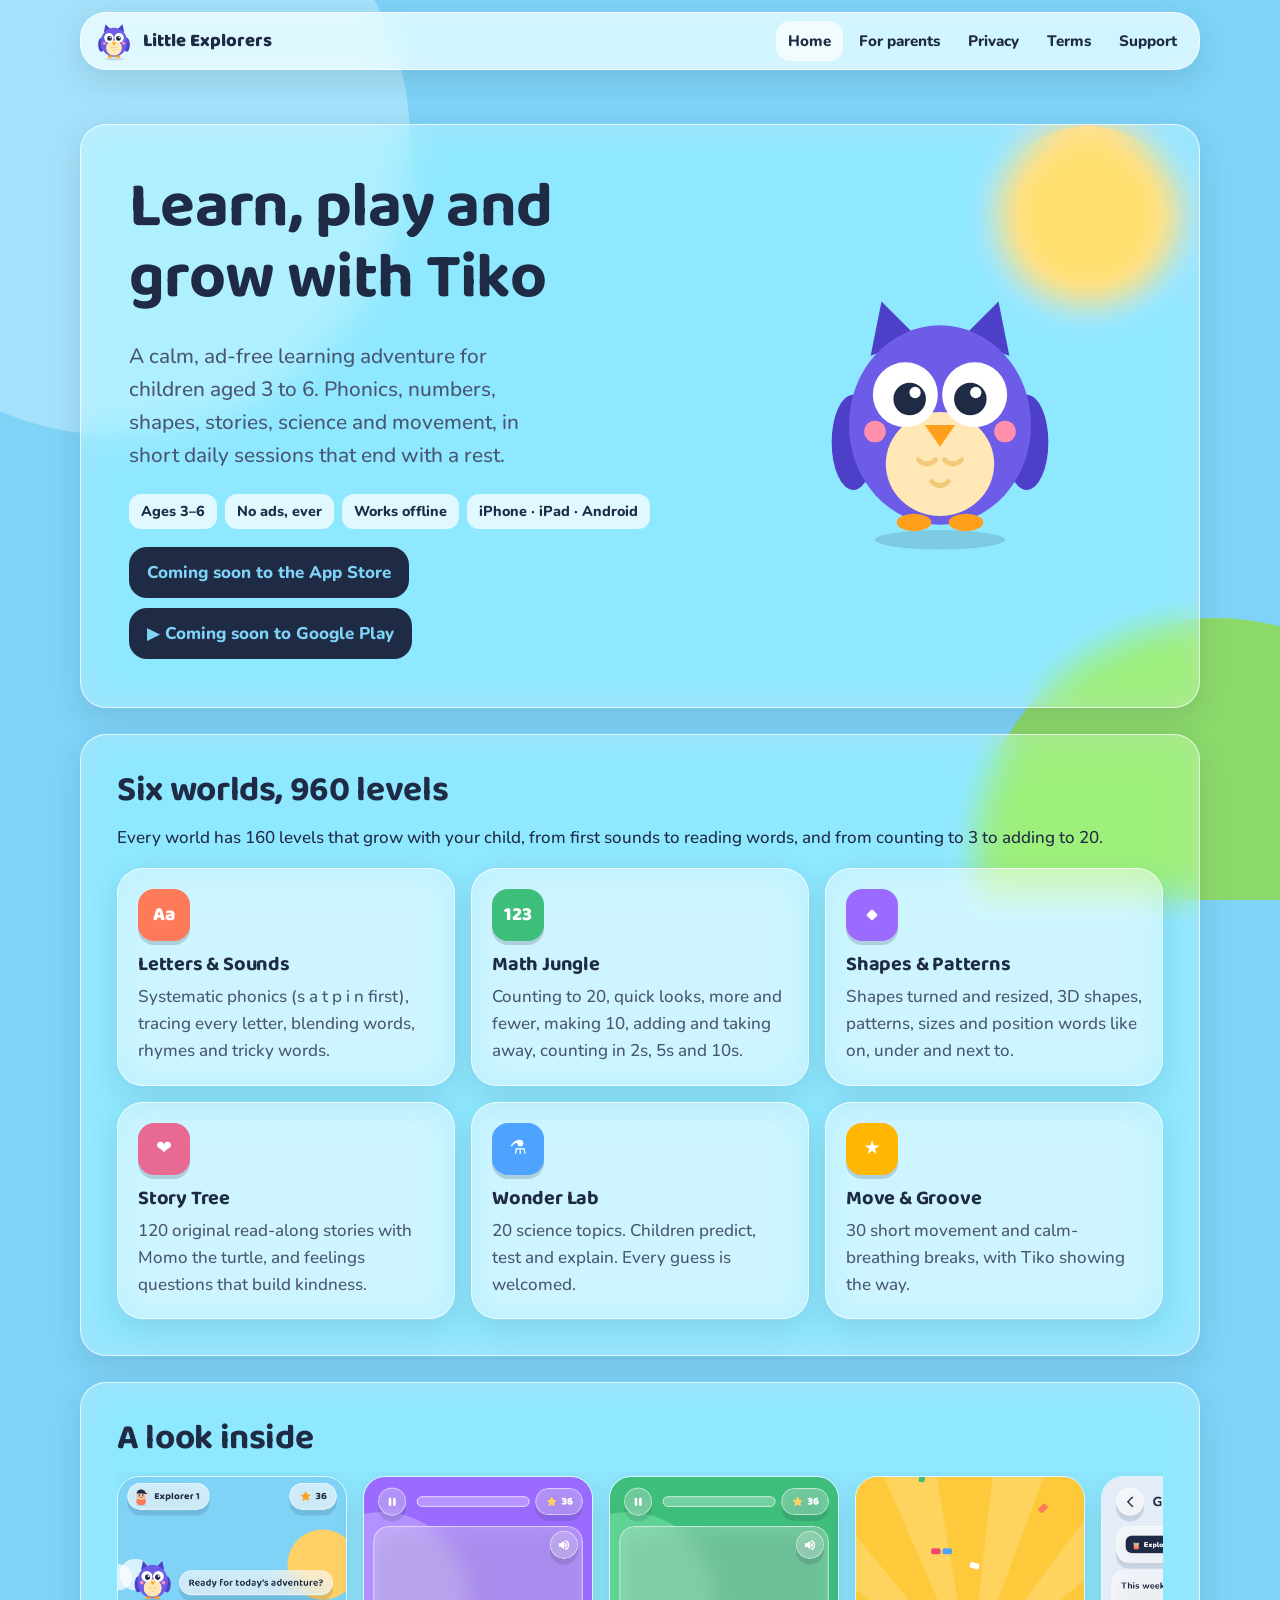
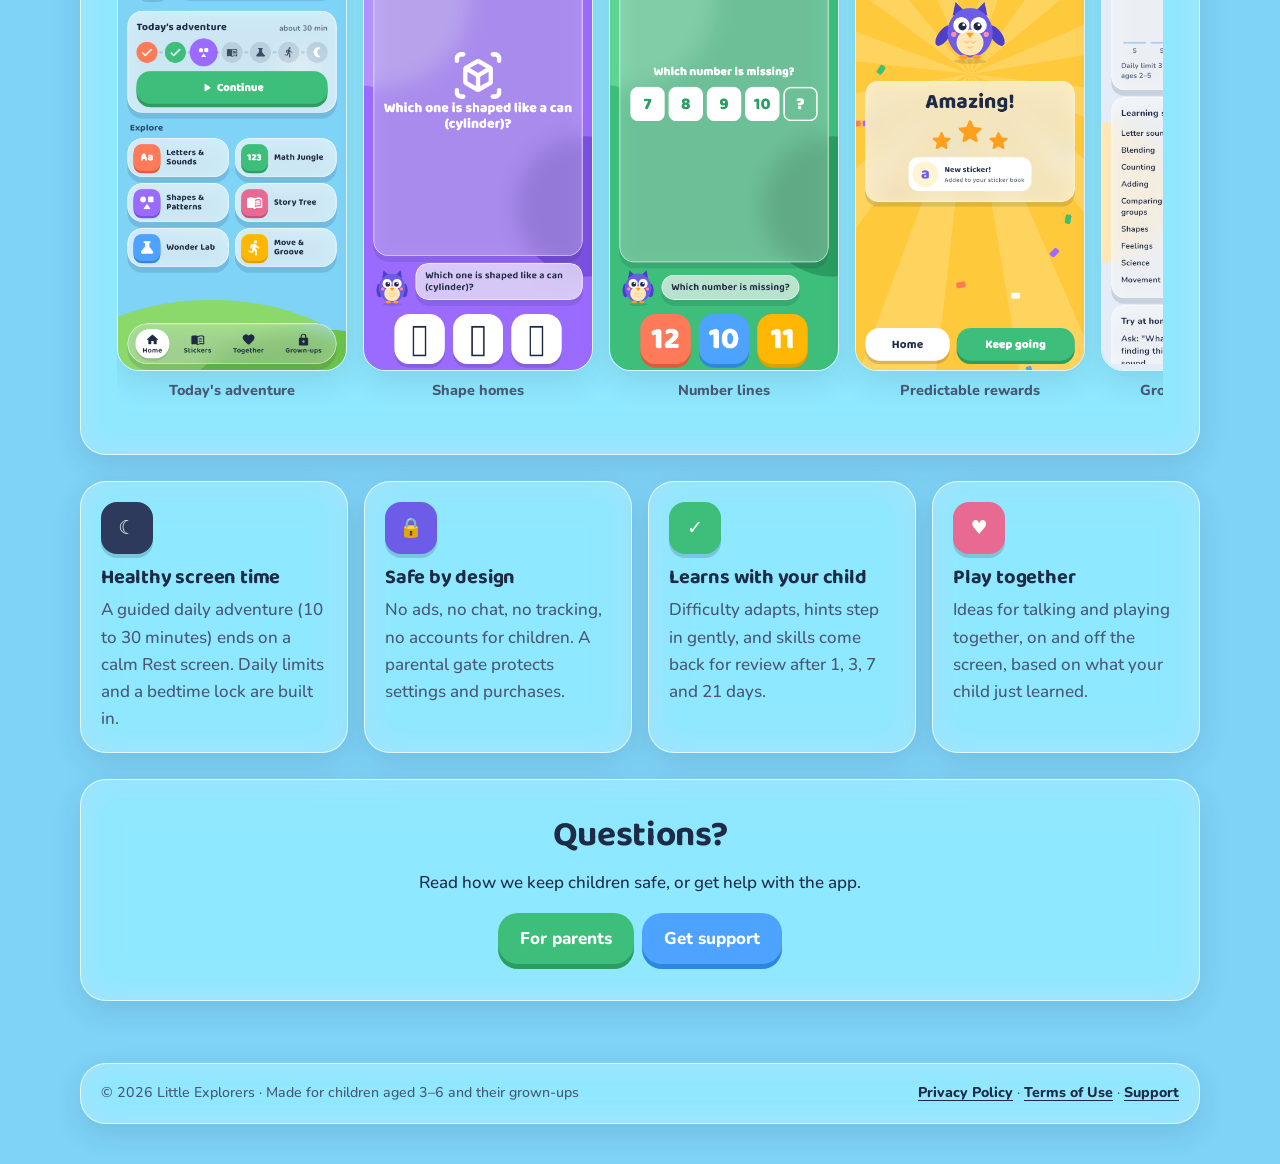
==== website/index.html @ c50fab4c "Instant feedback banner, Apple privacy manifest, Dynamic Type, subscription terms, info website Co-A" ====
<!doctype html>
<html lang="en">
<head>
<meta charset="utf-8">
<meta name="viewport" content="width=device-width,initial-scale=1,viewport-fit=cover">
<title>Little Explorers: learning app for ages 3–6</title>
<meta name="description" content="A calm, ad-free learning adventure for children aged 3 to 6.">
<meta name="theme-color" content="#7ED3F7" media="(prefers-color-scheme: light)">
<meta name="theme-color" content="#2E3A5C" media="(prefers-color-scheme: dark)">
<meta property="og:title" content="Little Explorers: learning app for ages 3–6"><meta property="og:description" content="A calm, ad-free learning adventure for children aged 3 to 6.">
<meta property="og:image" content="assets/icon.png">
<link rel="icon" href="assets/icon.png">
<link rel="apple-touch-icon" href="assets/icon.png">
<link rel="preconnect" href="https://fonts.googleapis.com"><link rel="preconnect" href="https://fonts.gstatic.com" crossorigin>
<link href="https://fonts.googleapis.com/css2?family=Baloo+2:wght@700;800&family=Nunito:wght@500;700;800&display=swap" rel="stylesheet">
<link rel="stylesheet" href="assets/site.css">
</head>
<body>
<a class="skip" href="#main">Skip to content</a>
<div class="blobs" aria-hidden="true"><i></i><i></i><i></i></div>
<header class="top wrap">
  <div class="glass strong bar">
    <a class="brand" href=""><svg class="owl" viewBox="0 0 120 124" role="img" aria-label="Tiko the owl">
<ellipse cx="60" cy="119" rx="30" ry="4.5" fill="rgba(31,42,68,.15)"/>
<path d="M28 34L33 9L50 26Z" fill="#4E3FC9"/><path d="M92 34L87 9L70 26Z" fill="#4E3FC9"/>
<ellipse cx="20" cy="74" rx="10" ry="22" fill="#4E3FC9"/><ellipse cx="100" cy="74" rx="10" ry="22" fill="#4E3FC9"/>
<ellipse cx="60" cy="66" rx="42" ry="46" fill="#6C5CE7"/><ellipse cx="60" cy="84" rx="25" ry="24" fill="#FFE8B6"/>
<path d="M50 82q4 4 8 0M62 82q4 4 8 0M56 92q4 4 8 0" fill="none" stroke="#F2C879" stroke-width="2.2" stroke-linecap="round"/>
<g class="eyes"><circle cx="44" cy="52" r="15" fill="#fff"/><circle cx="76" cy="52" r="15" fill="#fff"/><circle cx="46" cy="54" r="7.5" fill="#1F2A44"/><circle cx="74" cy="54" r="7.5" fill="#1F2A44"/><circle cx="48.5" cy="51" r="2.6" fill="#fff"/><circle cx="76.5" cy="51" r="2.6" fill="#fff"/></g>
<path d="M53 66L67 66L60 76Z" fill="#FF9F1C"/><circle cx="30" cy="69" r="5" fill="#FF8FAB"/><circle cx="90" cy="69" r="5" fill="#FF8FAB"/>
<ellipse cx="48" cy="111" rx="8" ry="4" fill="#FF9F1C"/><ellipse cx="72" cy="111" rx="8" ry="4" fill="#FF9F1C"/></svg><span>Little Explorers</span></a>
    <nav aria-label="Main"><a href="" aria-current="page">Home</a><a href="parents/">For parents</a><a href="privacy/">Privacy</a><a href="terms/">Terms</a><a href="support/">Support</a></nav>
    <button class="menu" aria-expanded="false" aria-controls="sheet" aria-label="Menu" onclick="var s=document.getElementById('sheet');var o=s.classList.toggle('open');this.setAttribute('aria-expanded',o)">☰</button>
  </div>
  <div id="sheet" class="glass strong sheet"><a href="">Home</a><a href="parents/">For parents</a><a href="privacy/">Privacy</a><a href="terms/">Terms</a><a href="support/">Support</a></div>
</header>
<main id="main" class="wrap">
<section class="glass hero" aria-labelledby="h1">
  <div>
    <h1 id="h1">Learn, play and grow with Tiko</h1>
    <p class="lead">A calm, ad-free learning adventure for children aged 3 to 6. Phonics, numbers, shapes, stories, science and movement, in short daily sessions that end with a rest.</p>
    <div class="chips"><span class="chip">Ages 3–6</span><span class="chip">No ads, ever</span><span class="chip">Works offline</span><span class="chip">iPhone · iPad · Android</span></div>
    <div class="badges"><span class="badge">Coming soon to the App Store</span><span class="badge">▶ Coming soon to Google Play</span></div>
  </div>
  <div><svg class="owl" viewBox="0 0 120 124" role="img" aria-label="Tiko the owl">
<ellipse cx="60" cy="119" rx="30" ry="4.5" fill="rgba(31,42,68,.15)"/>
<path d="M28 34L33 9L50 26Z" fill="#4E3FC9"/><path d="M92 34L87 9L70 26Z" fill="#4E3FC9"/>
<ellipse cx="20" cy="74" rx="10" ry="22" fill="#4E3FC9"/><ellipse cx="100" cy="74" rx="10" ry="22" fill="#4E3FC9"/>
<ellipse cx="60" cy="66" rx="42" ry="46" fill="#6C5CE7"/><ellipse cx="60" cy="84" rx="25" ry="24" fill="#FFE8B6"/>
<path d="M50 82q4 4 8 0M62 82q4 4 8 0M56 92q4 4 8 0" fill="none" stroke="#F2C879" stroke-width="2.2" stroke-linecap="round"/>
<g class="eyes"><circle cx="44" cy="52" r="15" fill="#fff"/><circle cx="76" cy="52" r="15" fill="#fff"/><circle cx="46" cy="54" r="7.5" fill="#1F2A44"/><circle cx="74" cy="54" r="7.5" fill="#1F2A44"/><circle cx="48.5" cy="51" r="2.6" fill="#fff"/><circle cx="76.5" cy="51" r="2.6" fill="#fff"/></g>
<path d="M53 66L67 66L60 76Z" fill="#FF9F1C"/><circle cx="30" cy="69" r="5" fill="#FF8FAB"/><circle cx="90" cy="69" r="5" fill="#FF8FAB"/>
<ellipse cx="48" cy="111" rx="8" ry="4" fill="#FF9F1C"/><ellipse cx="72" cy="111" rx="8" ry="4" fill="#FF9F1C"/></svg></div>
</section>

<section aria-labelledby="worlds">
  <div class="glass section">
    <h2 id="worlds">Six worlds, 960 levels</h2>
    <p>Every world has 160 levels that grow with your child, from first sounds to reading words, and from counting to 3 to adding to 20.</p>
    <div class="grid">
      <div class="glass card"><div class="dot" style="background:#FF7A59">Aa</div><h3>Letters &amp; Sounds</h3><p>Systematic phonics (s a t p i n first), tracing every letter, blending words, rhymes and tricky words.</p></div>
      <div class="glass card"><div class="dot" style="background:#3DBE7A">123</div><h3>Math Jungle</h3><p>Counting to 20, quick looks, more and fewer, making 10, adding and taking away, counting in 2s, 5s and 10s.</p></div>
      <div class="glass card"><div class="dot" style="background:#9B6BFF">◆</div><h3>Shapes &amp; Patterns</h3><p>Shapes turned and resized, 3D shapes, patterns, sizes and position words like on, under and next to.</p></div>
      <div class="glass card"><div class="dot" style="background:#E86A92">❤</div><h3>Story Tree</h3><p>120 original read-along stories with Momo the turtle, and feelings questions that build kindness.</p></div>
      <div class="glass card"><div class="dot" style="background:#4DA3FF">⚗</div><h3>Wonder Lab</h3><p>20 science topics. Children predict, test and explain. Every guess is welcomed.</p></div>
      <div class="glass card"><div class="dot" style="background:#FFB703">★</div><h3>Move &amp; Groove</h3><p>30 short movement and calm-breathing breaks, with Tiko showing the way.</p></div>
    </div>
  </div>
</section>

<section aria-labelledby="look">
  <div class="glass section">
    <h2 id="look">A look inside</h2>
    <div class="shots">
      <figure><img src="assets/shot-home.png" alt="Home screen with today's adventure and six worlds" width="390" height="844" loading="lazy"><figcaption>Today's adventure</figcaption></figure>
      <figure><img src="assets/shot-add.png" alt="Shape homes game: put each shape in its home" width="390" height="844" loading="lazy"><figcaption>Shape homes</figcaption></figure>
      <figure><img src="assets/shot-order.png" alt="Number line game" width="390" height="844" loading="lazy"><figcaption>Number lines</figcaption></figure>
      <figure><img src="assets/shot-reward.png" alt="Reward screen with three stars and a sticker" width="390" height="844" loading="lazy"><figcaption>Predictable rewards</figcaption></figure>
      <figure><img src="assets/shot-parent.png" alt="Parent dashboard with weekly minutes and skills" width="390" height="844" loading="lazy"><figcaption>Grown-ups dashboard</figcaption></figure>
    </div>
  </div>
</section>

<section aria-labelledby="why">
  <div class="grid">
    <div class="glass card"><div class="dot" style="background:#2E3A5C">☾</div><h3>Healthy screen time</h3><p>A guided daily adventure (10 to 30 minutes) ends on a calm Rest screen. Daily limits and a bedtime lock are built in.</p></div>
    <div class="glass card"><div class="dot" style="background:#6C5CE7">🔒</div><h3>Safe by design</h3><p>No ads, no chat, no tracking, no accounts for children. A parental gate protects settings and purchases.</p></div>
    <div class="glass card"><div class="dot" style="background:#3DBE7A">✓</div><h3>Learns with your child</h3><p>Difficulty adapts, hints step in gently, and skills come back for review after 1, 3, 7 and 21 days.</p></div>
    <div class="glass card"><div class="dot" style="background:#E86A92">♥</div><h3>Play together</h3><p>Ideas for talking and playing together, on and off the screen, based on what your child just learned.</p></div>
  </div>
</section>

<section aria-labelledby="cta">
  <div class="glass section" style="text-align:center">
    <h2 id="cta">Questions?</h2>
    <p>Read how we keep children safe, or get help with the app.</p>
    <a class="btn" href="parents/">For parents</a>&nbsp; <a class="btn" href="support/" style="background:#4DA3FF;box-shadow:0 5px 0 #2F86E0">Get support</a>
  </div>
</section>

</main>
<footer class="wrap">
  <div class="glass bar">
    <small>© 2026 Little Explorers · Made for children aged 3–6 and their grown-ups</small>
    <small><a href="privacy/">Privacy Policy</a> · <a href="terms/">Terms of Use</a> · <a href="support/">Support</a></small>
  </div>
</footer>
</body>
</html>
---- website/assets/site.css ----
:root{
  --bg:#7ED3F7;--blob1:#A4E1FA;--blob2:#8BD96B;--blob3:#FFD166;
  --ink:#1F2A44;--muted:#4A5672;--glass:rgba(255,255,255,.34);--glass-strong:rgba(255,255,255,.72);
  --edge:rgba(255,255,255,.7);--shadow:0 10px 30px rgba(31,42,68,.12);--accent:#6C5CE7;--green:#3DBE7A;--green-d:#2A9D60;
  --r:26px;
}
@media (prefers-color-scheme:dark){
  :root{--bg:#2E3A5C;--blob1:#3B4A72;--blob2:#2A6B57;--blob3:#5A4BB8;--ink:#F2F5FB;--muted:#C3CBE0;
  --glass:rgba(255,255,255,.10);--glass-strong:rgba(30,38,62,.72);--edge:rgba(255,255,255,.22);--shadow:0 10px 30px rgba(0,0,0,.3);--accent:#B8AEFF}
}
*{box-sizing:border-box}
html{-webkit-text-size-adjust:100%}
body{margin:0;background:var(--bg);color:var(--ink);font:500 17px/1.6 "Nunito",system-ui,-apple-system,"Segoe UI",Roboto,sans-serif;min-height:100vh;overflow-x:hidden}
.blobs{position:fixed;inset:0;z-index:-1;pointer-events:none;overflow:hidden}
.blobs i{position:absolute;border-radius:50%;display:block}
.blobs i:nth-child(1){width:46vmax;height:46vmax;background:var(--blob1);left:-14vmax;top:-12vmax}
.blobs i:nth-child(2){width:38vmax;height:38vmax;background:var(--blob2);right:-14vmax;bottom:-16vmax}
.blobs i:nth-child(3){width:14vmax;height:14vmax;background:var(--blob3);right:8vmax;top:14vh}
h1,h2,h3{font-family:"Baloo 2","Nunito",system-ui,sans-serif;line-height:1.1;margin:0 0 .4em;letter-spacing:-.01em}
h1{font-size:clamp(2.2rem,6vw,4rem)}h2{font-size:clamp(1.5rem,3.2vw,2.2rem)}h3{font-size:1.25rem}
p{margin:0 0 1em}a{color:var(--accent);font-weight:800;text-underline-offset:3px}
.wrap{width:min(1120px,100% - 32px);margin:0 auto}
.glass{background:var(--glass);-webkit-backdrop-filter:blur(18px) saturate(160%);backdrop-filter:blur(18px) saturate(160%);
  border:1.5px solid var(--edge);border-radius:var(--r);box-shadow:var(--shadow)}
.glass.strong{background:var(--glass-strong)}
@supports not ((backdrop-filter:blur(1px)) or (-webkit-backdrop-filter:blur(1px))){.glass{background:var(--glass-strong)}}
header.top{position:sticky;top:12px;z-index:10;margin:12px auto 0}
header.top .bar{display:flex;align-items:center;gap:12px;padding:8px 10px 8px 14px}
.brand{display:flex;align-items:center;gap:10px;text-decoration:none;color:var(--ink);font:800 1.15rem "Baloo 2",system-ui;flex:none}
.brand .owl{width:38px;height:40px}
nav{margin-left:auto;display:flex;gap:4px;flex-wrap:wrap;justify-content:flex-end}
nav a{color:var(--ink);text-decoration:none;font-weight:800;font-size:.95rem;padding:8px 12px;border-radius:14px}
nav a[aria-current=page],nav a:hover{background:var(--glass-strong)}
.menu{display:none;margin-left:auto;align-items:center;justify-content:center;width:46px;height:46px;border-radius:50%;border:1.5px solid var(--edge);background:var(--glass-strong);color:var(--ink);font-size:1.2rem;cursor:pointer}
@media (max-width:720px){nav{display:none}.menu{display:inline-flex}}
.sheet{display:none;padding:8px;margin-top:8px}
.sheet a{display:block;padding:12px 14px;border-radius:14px;color:var(--ink);text-decoration:none;font-weight:800}
.sheet.open{display:block}
main{padding:28px 0 40px}
.hero{display:grid;grid-template-columns:1.15fr .85fr;gap:28px;align-items:center;padding:clamp(22px,4vw,48px)}
.hero .owl{width:min(260px,60vw);height:auto;display:block;margin:auto}
.hero p.lead{font-size:clamp(1.05rem,2vw,1.3rem);color:var(--muted);max-width:34ch}
@media (max-width:820px){.hero{grid-template-columns:1fr;text-align:center}.hero p.lead{margin-inline:auto}.badges{justify-content:center}}
.badges{display:flex;gap:10px;flex-wrap:wrap;margin-top:18px}
.badge{display:inline-flex;align-items:center;gap:10px;padding:12px 18px;border-radius:18px;background:var(--ink);color:var(--bg);font-weight:800;text-decoration:none}
.btn{display:inline-block;padding:12px 22px;border-radius:20px;background:var(--green);color:#fff;font-weight:800;text-decoration:none;box-shadow:0 5px 0 var(--green-d)}
.btn:active{transform:translateY(3px);box-shadow:0 2px 0 var(--green-d)}
.chips{display:flex;flex-wrap:wrap;gap:8px;margin-top:6px}
.chip{padding:6px 12px;border-radius:12px;background:var(--glass-strong);font-weight:800;font-size:.9rem}
section{margin-top:26px}
.section{padding:clamp(20px,3.5vw,36px)}
.grid{display:grid;gap:16px;grid-template-columns:repeat(auto-fit,minmax(min(100%,250px),1fr))}
.card{padding:20px}
.card .dot{width:52px;height:52px;border-radius:16px;display:grid;place-items:center;color:#fff;font:800 1.2rem "Baloo 2",system-ui;margin-bottom:12px;box-shadow:0 4px 0 rgba(31,42,68,.18)}
.card p{color:var(--muted);margin:0}
.shots{display:grid;grid-auto-flow:column;grid-auto-columns:min(230px,62vw);gap:16px;overflow-x:auto;padding:4px 4px 16px;scroll-snap-type:x mandatory}
.shots figure{margin:0;scroll-snap-align:start}
.shots img{width:100%;height:auto;border-radius:22px;border:1.5px solid var(--edge);display:block;box-shadow:var(--shadow)}
.shots figcaption{text-align:center;font-weight:800;font-size:.9rem;margin-top:8px;color:var(--muted)}
.prose{padding:clamp(22px,4vw,48px);max-width:860px;margin:auto}
.prose h2{margin-top:1.4em}.prose h2:first-of-type{margin-top:.2em}
.prose ul{padding-left:1.2em}.prose li{margin:.35em 0}
.prose .meta{color:var(--muted);font-weight:700}
table{width:100%;border-collapse:collapse;margin:.6em 0 1.2em;font-size:.95rem}
th,td{text-align:left;padding:10px 8px;border-bottom:1px solid var(--edge);vertical-align:top}
details{padding:14px 18px;margin:10px 0}
summary{cursor:pointer;font-weight:800;font-size:1.05rem}
details p{margin:.6em 0 0;color:var(--muted)}
footer{padding:22px 0 40px}
footer .bar{padding:18px 20px;display:flex;flex-wrap:wrap;gap:10px 18px;align-items:center;justify-content:space-between}
footer a{color:var(--ink)}
footer small{color:var(--muted)}
.skip{position:absolute;left:-999px}.skip:focus{left:16px;top:16px;z-index:99;background:#fff;padding:10px;border-radius:10px}
a:focus-visible,button:focus-visible,summary:focus-visible{outline:3px solid var(--accent);outline-offset:3px}
@media (prefers-reduced-motion:no-preference){.owl .eyes{transform-box:fill-box;transform-origin:center;animation:blink 4.2s infinite}}
@keyframes blink{0%,94%,100%{transform:scaleY(1)}97%{transform:scaleY(.1)}}
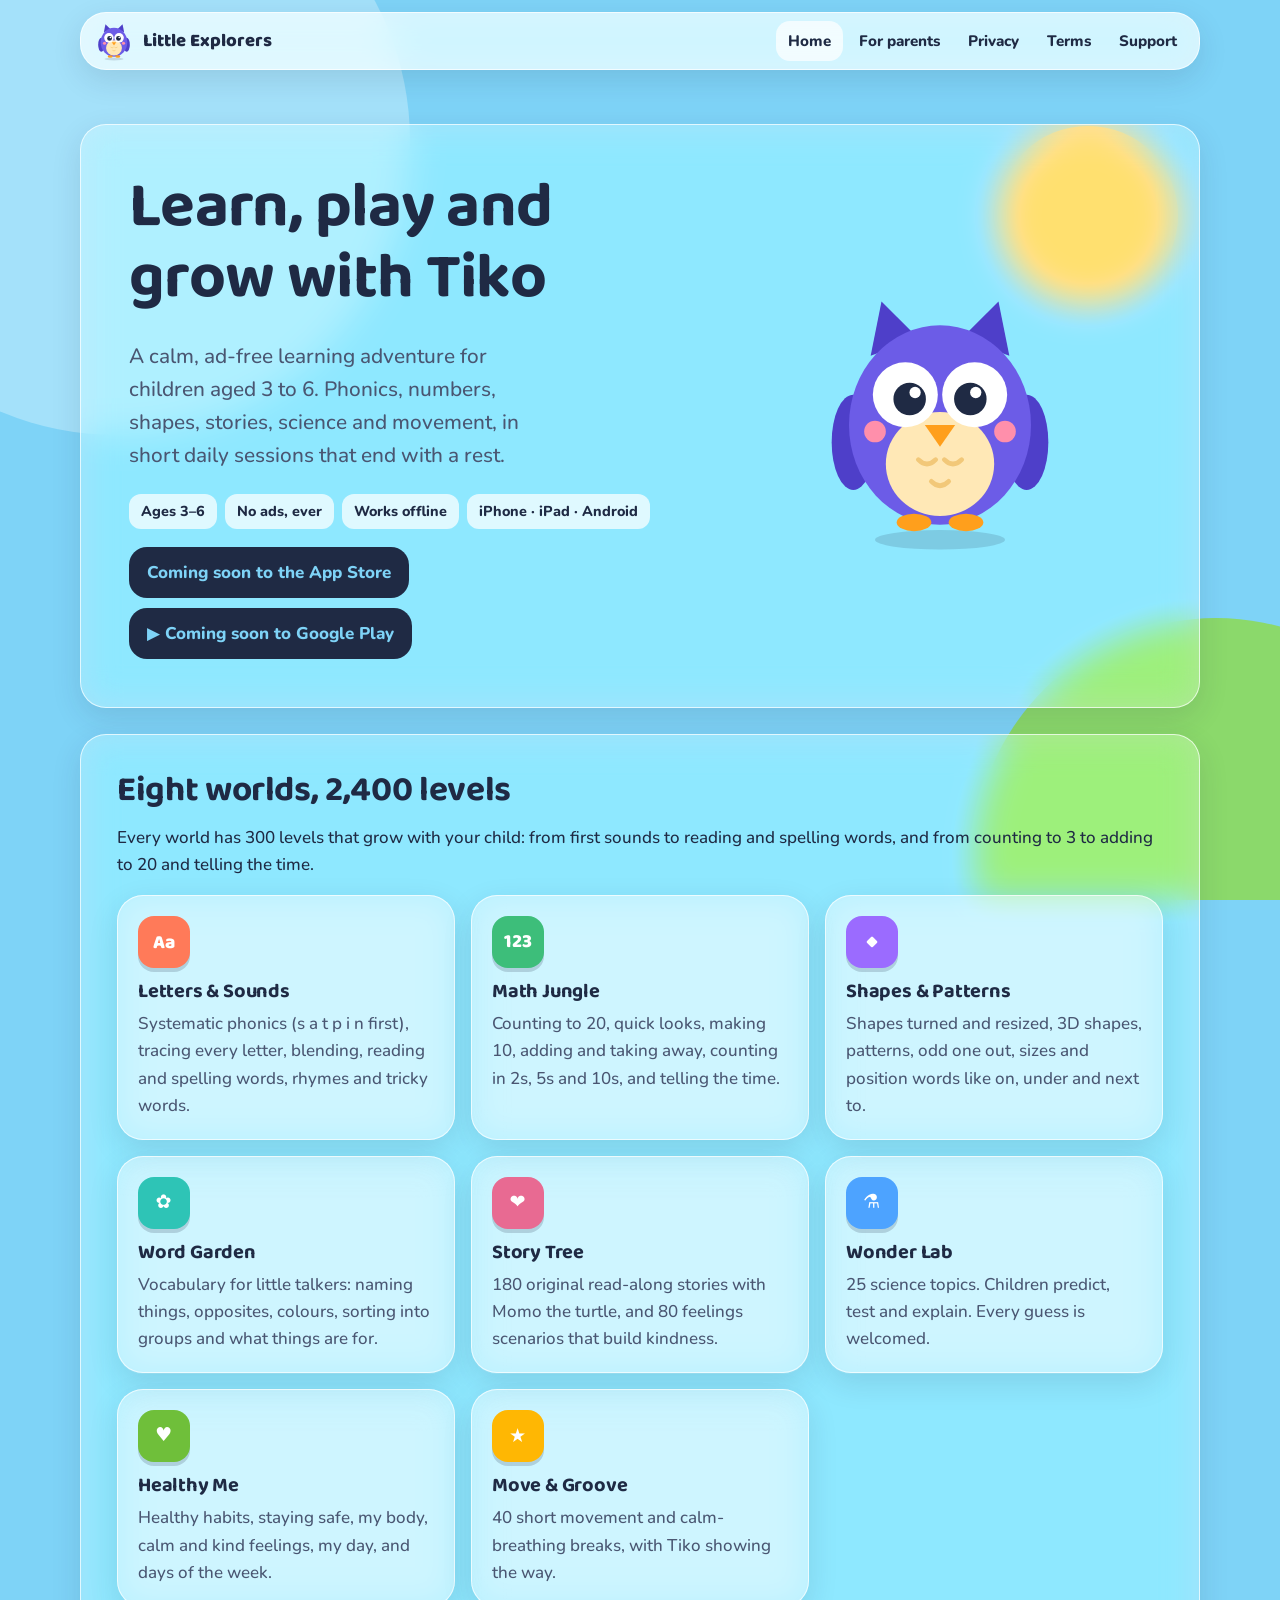
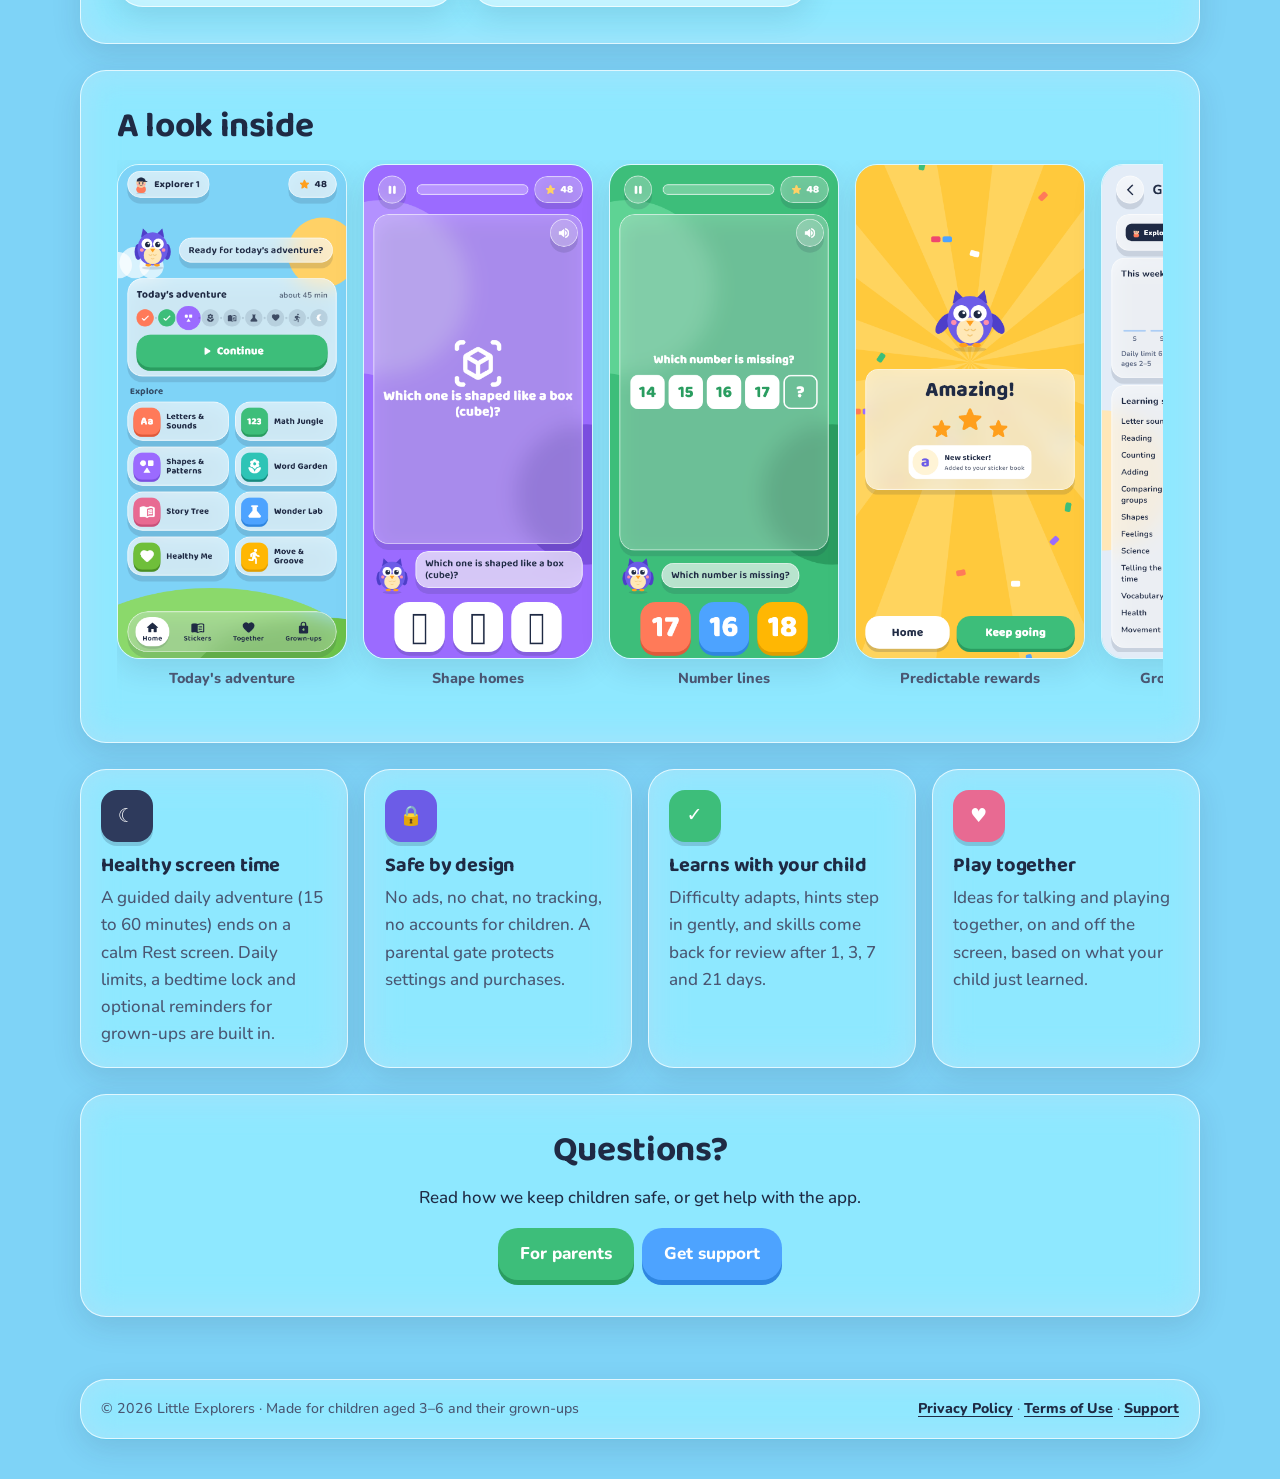
==== commit fe77250e: "v1.3.0: 2,400 levels, Word Garden and Healthy Me, 45/60-minute adventure, parent reminders, practice" ====
--- a/website/index.html
+++ b/website/index.html
@@ -55,15 +55,17 @@
 
 <section aria-labelledby="worlds">
   <div class="glass section">
-    <h2 id="worlds">Six worlds, 960 levels</h2>
-    <p>Every world has 160 levels that grow with your child, from first sounds to reading words, and from counting to 3 to adding to 20.</p>
+    <h2 id="worlds">Eight worlds, 2,400 levels</h2>
+    <p>Every world has 300 levels that grow with your child: from first sounds to reading and spelling words, and from counting to 3 to adding to 20 and telling the time.</p>
     <div class="grid">
-      <div class="glass card"><div class="dot" style="background:#FF7A59">Aa</div><h3>Letters &amp; Sounds</h3><p>Systematic phonics (s a t p i n first), tracing every letter, blending words, rhymes and tricky words.</p></div>
-      <div class="glass card"><div class="dot" style="background:#3DBE7A">123</div><h3>Math Jungle</h3><p>Counting to 20, quick looks, more and fewer, making 10, adding and taking away, counting in 2s, 5s and 10s.</p></div>
-      <div class="glass card"><div class="dot" style="background:#9B6BFF">◆</div><h3>Shapes &amp; Patterns</h3><p>Shapes turned and resized, 3D shapes, patterns, sizes and position words like on, under and next to.</p></div>
-      <div class="glass card"><div class="dot" style="background:#E86A92">❤</div><h3>Story Tree</h3><p>120 original read-along stories with Momo the turtle, and feelings questions that build kindness.</p></div>
-      <div class="glass card"><div class="dot" style="background:#4DA3FF">⚗</div><h3>Wonder Lab</h3><p>20 science topics. Children predict, test and explain. Every guess is welcomed.</p></div>
-      <div class="glass card"><div class="dot" style="background:#FFB703">★</div><h3>Move &amp; Groove</h3><p>30 short movement and calm-breathing breaks, with Tiko showing the way.</p></div>
+      <div class="glass card"><div class="dot" style="background:#FF7A59">Aa</div><h3>Letters &amp; Sounds</h3><p>Systematic phonics (s a t p i n first), tracing every letter, blending, reading and spelling words, rhymes and tricky words.</p></div>
+      <div class="glass card"><div class="dot" style="background:#3DBE7A">123</div><h3>Math Jungle</h3><p>Counting to 20, quick looks, making 10, adding and taking away, counting in 2s, 5s and 10s, and telling the time.</p></div>
+      <div class="glass card"><div class="dot" style="background:#9B6BFF">◆</div><h3>Shapes &amp; Patterns</h3><p>Shapes turned and resized, 3D shapes, patterns, odd one out, sizes and position words like on, under and next to.</p></div>
+      <div class="glass card"><div class="dot" style="background:#2EC4B6">✿</div><h3>Word Garden</h3><p>Vocabulary for little talkers: naming things, opposites, colours, sorting into groups and what things are for.</p></div>
+      <div class="glass card"><div class="dot" style="background:#E86A92">❤</div><h3>Story Tree</h3><p>180 original read-along stories with Momo the turtle, and 80 feelings scenarios that build kindness.</p></div>
+      <div class="glass card"><div class="dot" style="background:#4DA3FF">⚗</div><h3>Wonder Lab</h3><p>25 science topics. Children predict, test and explain. Every guess is welcomed.</p></div>
+      <div class="glass card"><div class="dot" style="background:#6FBF3A">♥</div><h3>Healthy Me</h3><p>Healthy habits, staying safe, my body, calm and kind feelings, my day, and days of the week.</p></div>
+      <div class="glass card"><div class="dot" style="background:#FFB703">★</div><h3>Move &amp; Groove</h3><p>40 short movement and calm-breathing breaks, with Tiko showing the way.</p></div>
     </div>
   </div>
 </section>
@@ -83,7 +85,7 @@
 
 <section aria-labelledby="why">
   <div class="grid">
-    <div class="glass card"><div class="dot" style="background:#2E3A5C">☾</div><h3>Healthy screen time</h3><p>A guided daily adventure (10 to 30 minutes) ends on a calm Rest screen. Daily limits and a bedtime lock are built in.</p></div>
+    <div class="glass card"><div class="dot" style="background:#2E3A5C">☾</div><h3>Healthy screen time</h3><p>A guided daily adventure (15 to 60 minutes) ends on a calm Rest screen. Daily limits, a bedtime lock and optional reminders for grown-ups are built in.</p></div>
     <div class="glass card"><div class="dot" style="background:#6C5CE7">🔒</div><h3>Safe by design</h3><p>No ads, no chat, no tracking, no accounts for children. A parental gate protects settings and purchases.</p></div>
     <div class="glass card"><div class="dot" style="background:#3DBE7A">✓</div><h3>Learns with your child</h3><p>Difficulty adapts, hints step in gently, and skills come back for review after 1, 3, 7 and 21 days.</p></div>
     <div class="glass card"><div class="dot" style="background:#E86A92">♥</div><h3>Play together</h3><p>Ideas for talking and playing together, on and off the screen, based on what your child just learned.</p></div>
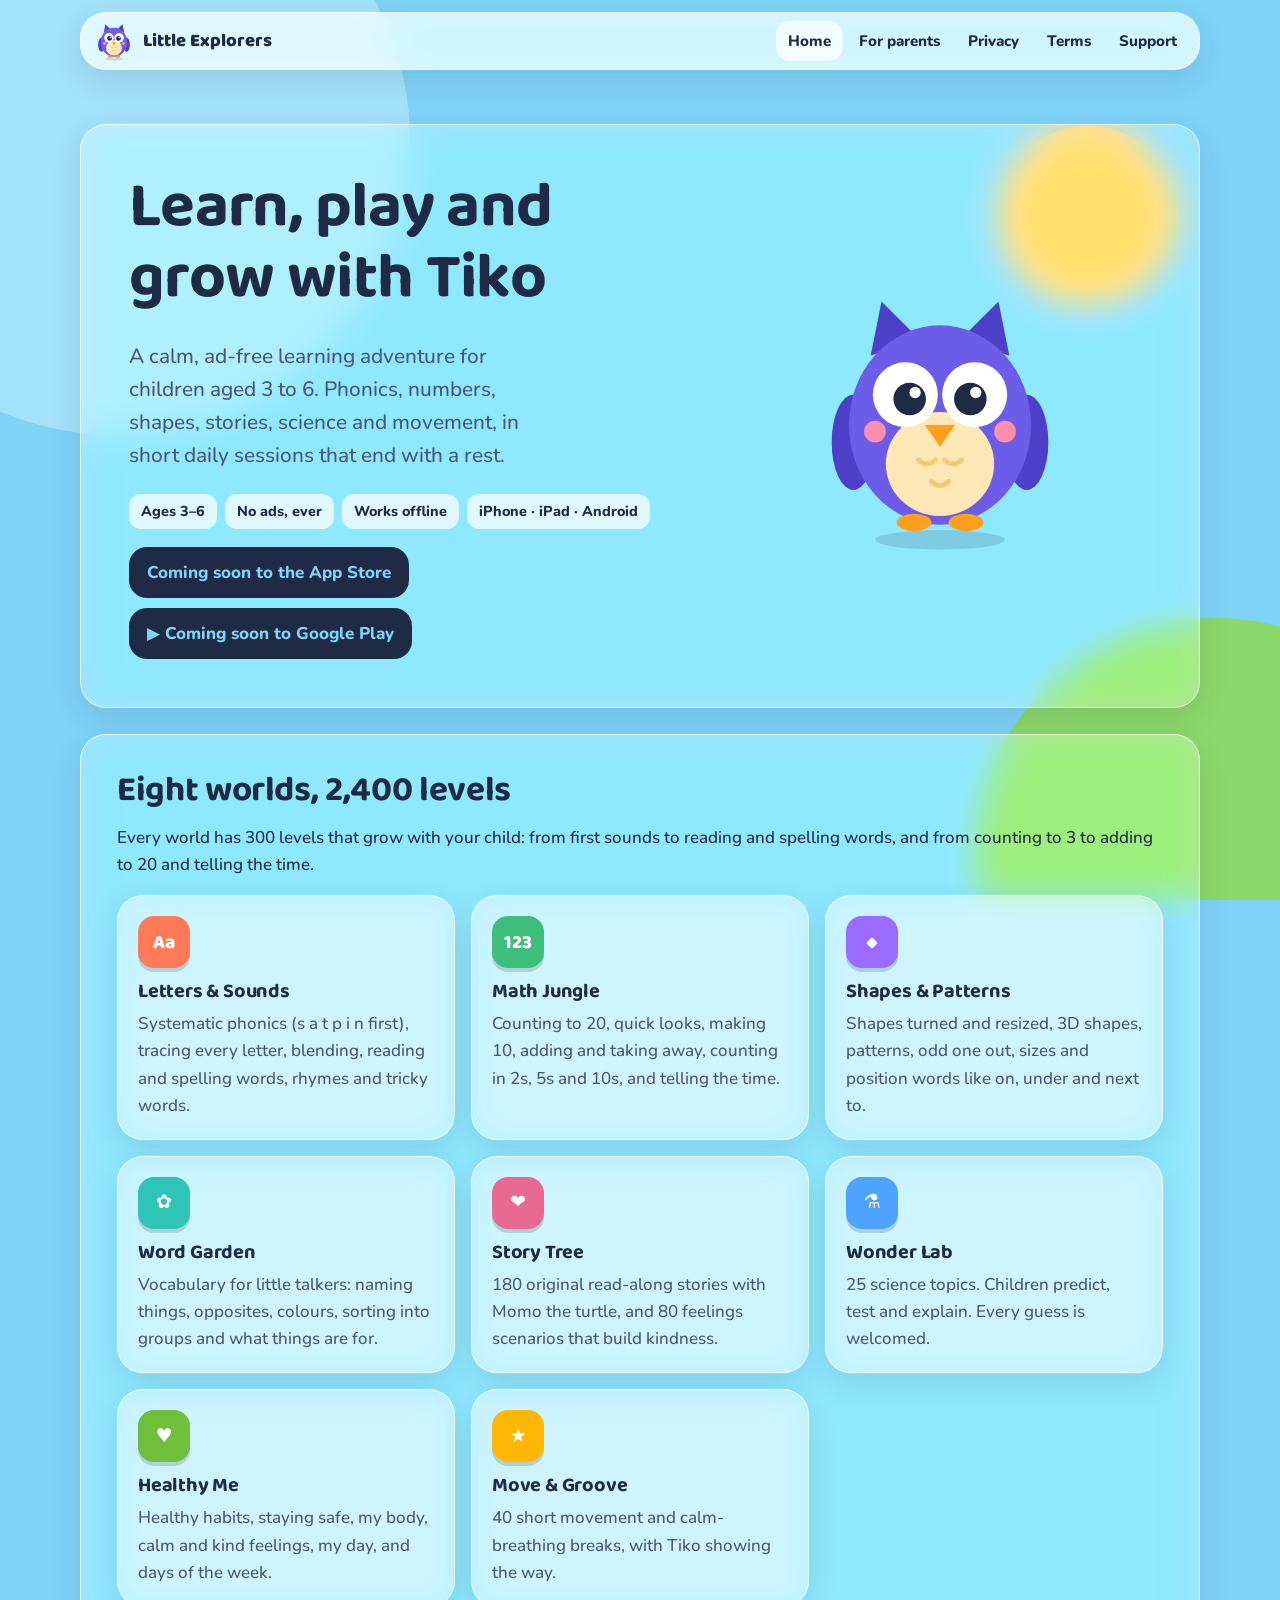
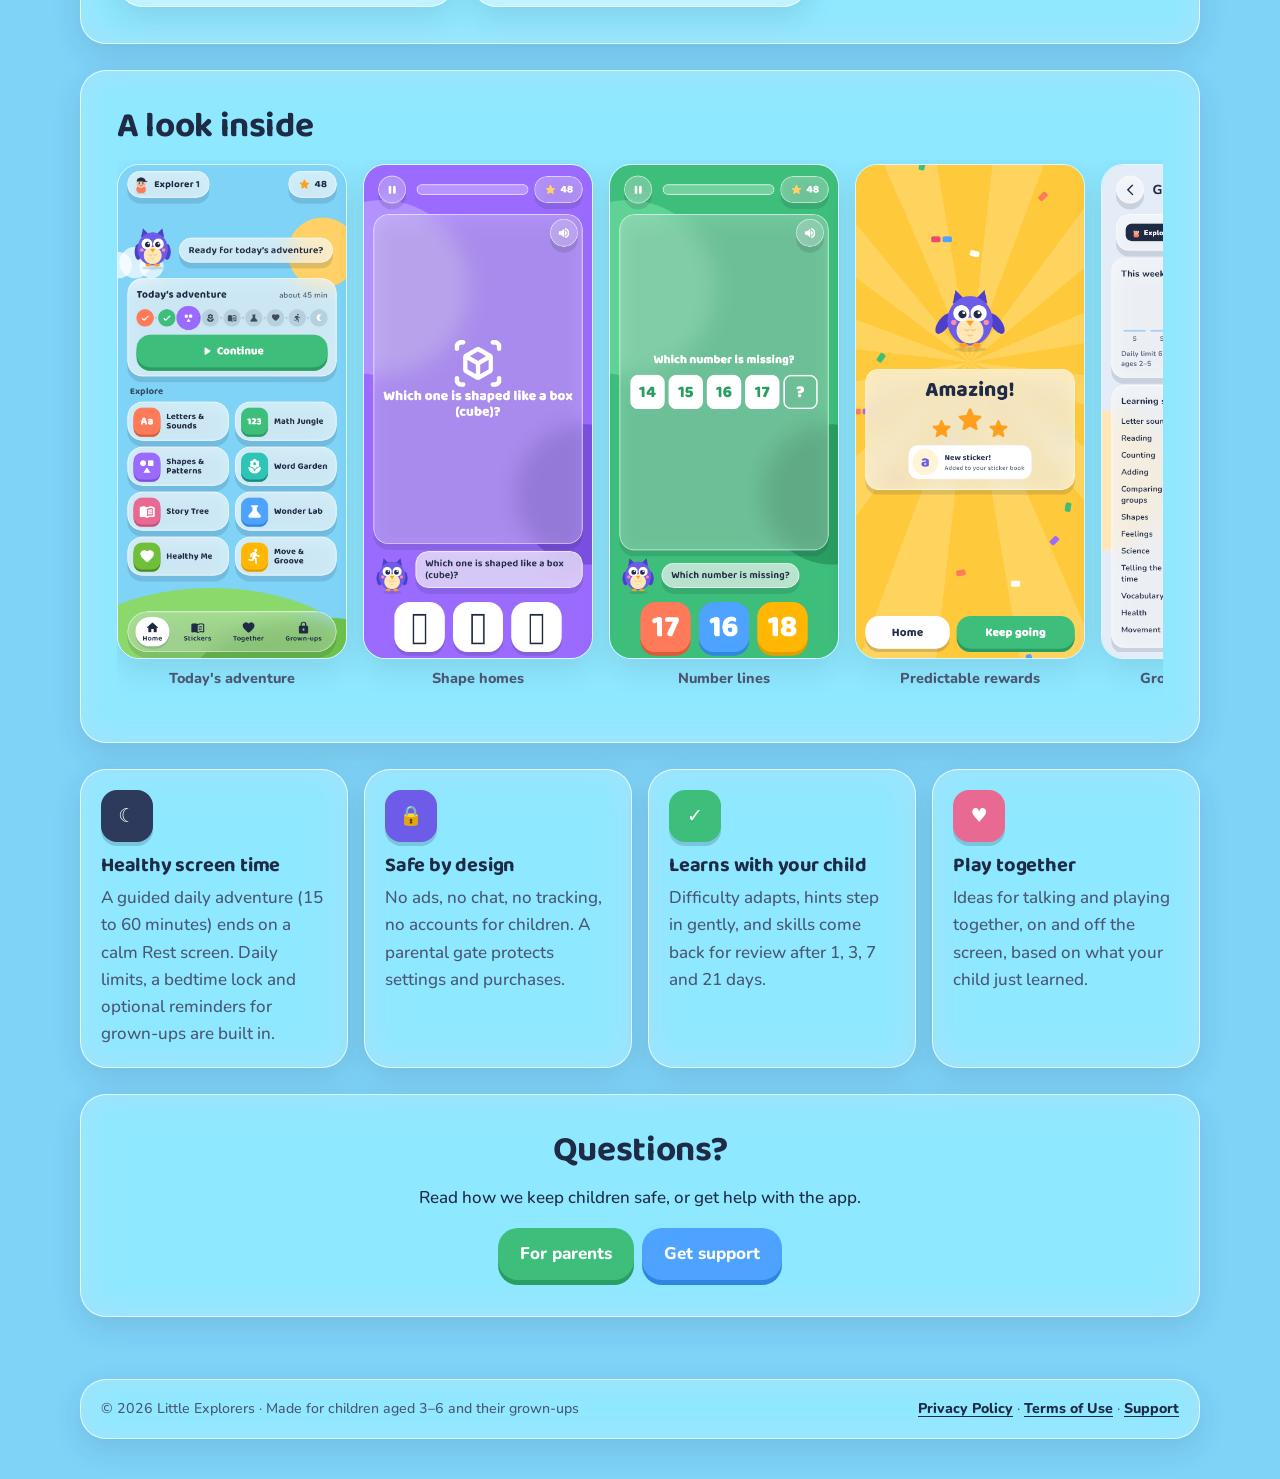
==== commit 8eacb7a8: "Answer-correctness audit and tests; support system with admin dashboard on Cloudflare Co-Authored-By" ====
--- a/website/index.html
+++ b/website/index.html
@@ -14,6 +14,7 @@
 <link rel="preconnect" href="https://fonts.googleapis.com"><link rel="preconnect" href="https://fonts.gstatic.com" crossorigin>
 <link href="https://fonts.googleapis.com/css2?family=Baloo+2:wght@700;800&family=Nunito:wght@500;700;800&display=swap" rel="stylesheet">
 <link rel="stylesheet" href="assets/site.css">
+
 </head>
 <body>
 <a class="skip" href="#main">Skip to content</a>
@@ -107,5 +108,6 @@
     <small><a href="privacy/">Privacy Policy</a> · <a href="terms/">Terms of Use</a> · <a href="support/">Support</a></small>
   </div>
 </footer>
+
 </body>
 </html>
--- a/website/assets/site.css
+++ b/website/assets/site.css
@@ -70,6 +70,49 @@
 footer .bar{padding:18px 20px;display:flex;flex-wrap:wrap;gap:10px 18px;align-items:center;justify-content:space-between}
 footer a{color:var(--ink)}
 footer small{color:var(--muted)}
+/* Forms */
+.form{display:grid;gap:14px}
+.form .row2{display:grid;gap:14px;grid-template-columns:repeat(auto-fit,minmax(min(100%,220px),1fr))}
+label{display:grid;gap:6px;font-weight:800}
+input,select,textarea{font:inherit;color:var(--ink);background:var(--glass-strong);border:1.5px solid var(--edge);border-radius:16px;padding:12px 14px;width:100%}
+textarea{min-height:130px;resize:vertical}
+input:focus-visible,select:focus-visible,textarea:focus-visible{outline:3px solid var(--accent);outline-offset:2px}
+button.btn{border:0;cursor:pointer;font:inherit;font-weight:800}
+button.btn[disabled]{opacity:.6;cursor:wait}
+.btn.ghost{background:var(--glass-strong);color:var(--ink);box-shadow:0 5px 0 rgba(31,42,68,.18)}
+.btn.danger{background:#D64545;box-shadow:0 5px 0 #A83232}
+.hp{position:absolute;left:-9999px;width:1px;height:1px;overflow:hidden}
+.notice{padding:10px 14px;border-radius:14px;font-weight:800;margin:0}
+.notice.ok{background:rgba(61,190,122,.18)}.notice.bad{background:rgba(214,69,69,.18)}
+.made{padding:18px;border:2px dashed var(--edge);border-radius:20px}
+.code{font:800 1.4rem/1.2 ui-monospace,Menlo,Consolas,monospace;letter-spacing:.08em}
+/* Conversations */
+.pill-status{display:inline-block;padding:3px 10px;border-radius:10px;font-weight:800;font-size:.8rem;text-transform:capitalize;background:var(--glass-strong)}
+.pill-status.open{background:#FFD166;color:#1F2A44}.pill-status.answered{background:#3DBE7A;color:#fff}.pill-status.closed{background:#C5CFDD;color:#1F2A44}
+.messages{list-style:none;padding:0;margin:12px 0;display:grid;gap:10px}
+.bubble-msg{padding:12px 16px;border-radius:18px;max-width:85%;background:var(--glass-strong);border:1.5px solid var(--edge)}
+.bubble-msg.support{justify-self:end;background:#6C5CE7;color:#fff;border-color:#6C5CE7}
+.bubble-msg p{margin:.3em 0 0;white-space:pre-wrap;overflow-wrap:anywhere}
+.bubble-msg small{opacity:.75}
+/* Admin */
+.admin-grid{display:grid;grid-template-columns:minmax(280px,380px) 1fr;gap:16px;align-items:start}
+@media (max-width:900px){.admin-grid{grid-template-columns:1fr}}
+.stats{display:grid;grid-template-columns:repeat(4,1fr);gap:10px;margin-bottom:14px}
+.stat{padding:12px;text-align:center}.stat b{display:block;font:800 1.6rem "Baloo 2",system-ui}
+@media (max-width:520px){.stats{grid-template-columns:repeat(2,1fr)}}
+.tabs{display:flex;gap:6px;flex-wrap:wrap;margin-bottom:10px}
+.tabs button{font:inherit;font-weight:800;border:1.5px solid var(--edge);background:var(--glass);color:var(--ink);padding:8px 14px;border-radius:14px;cursor:pointer}
+.tabs button[aria-pressed=true]{background:var(--ink);color:var(--bg)}
+.tickets{list-style:none;padding:0;margin:0;display:grid;gap:8px;max-height:70vh;overflow:auto}
+.ticket-row{width:100%;text-align:left;font:inherit;color:var(--ink);display:grid;gap:4px;padding:12px 14px;border-radius:16px;border:1.5px solid var(--edge);background:var(--glass);cursor:pointer}
+.ticket-row.unread{border-color:#FFB703;box-shadow:inset 4px 0 0 #FFB703}
+.ticket-row.active{background:var(--glass-strong)}
+.row-top{display:flex;justify-content:space-between;align-items:center;gap:8px}
+.row-topic{font-weight:800}.row-last{color:var(--muted);font-size:.92rem;overflow:hidden;text-overflow:ellipsis;white-space:nowrap}
+.tickets .empty{padding:14px;color:var(--muted);font-weight:700}
+.templates{display:flex;gap:6px;flex-wrap:wrap}
+.templates button{font:inherit;font-size:.85rem;font-weight:800;border:1.5px solid var(--edge);background:var(--glass);color:var(--ink);padding:6px 10px;border-radius:12px;cursor:pointer}
+.actions{display:flex;gap:10px;flex-wrap:wrap;align-items:center}
 .skip{position:absolute;left:-999px}.skip:focus{left:16px;top:16px;z-index:99;background:#fff;padding:10px;border-radius:10px}
 a:focus-visible,button:focus-visible,summary:focus-visible{outline:3px solid var(--accent);outline-offset:3px}
 @media (prefers-reduced-motion:no-preference){.owl .eyes{transform-box:fill-box;transform-origin:center;animation:blink 4.2s infinite}}
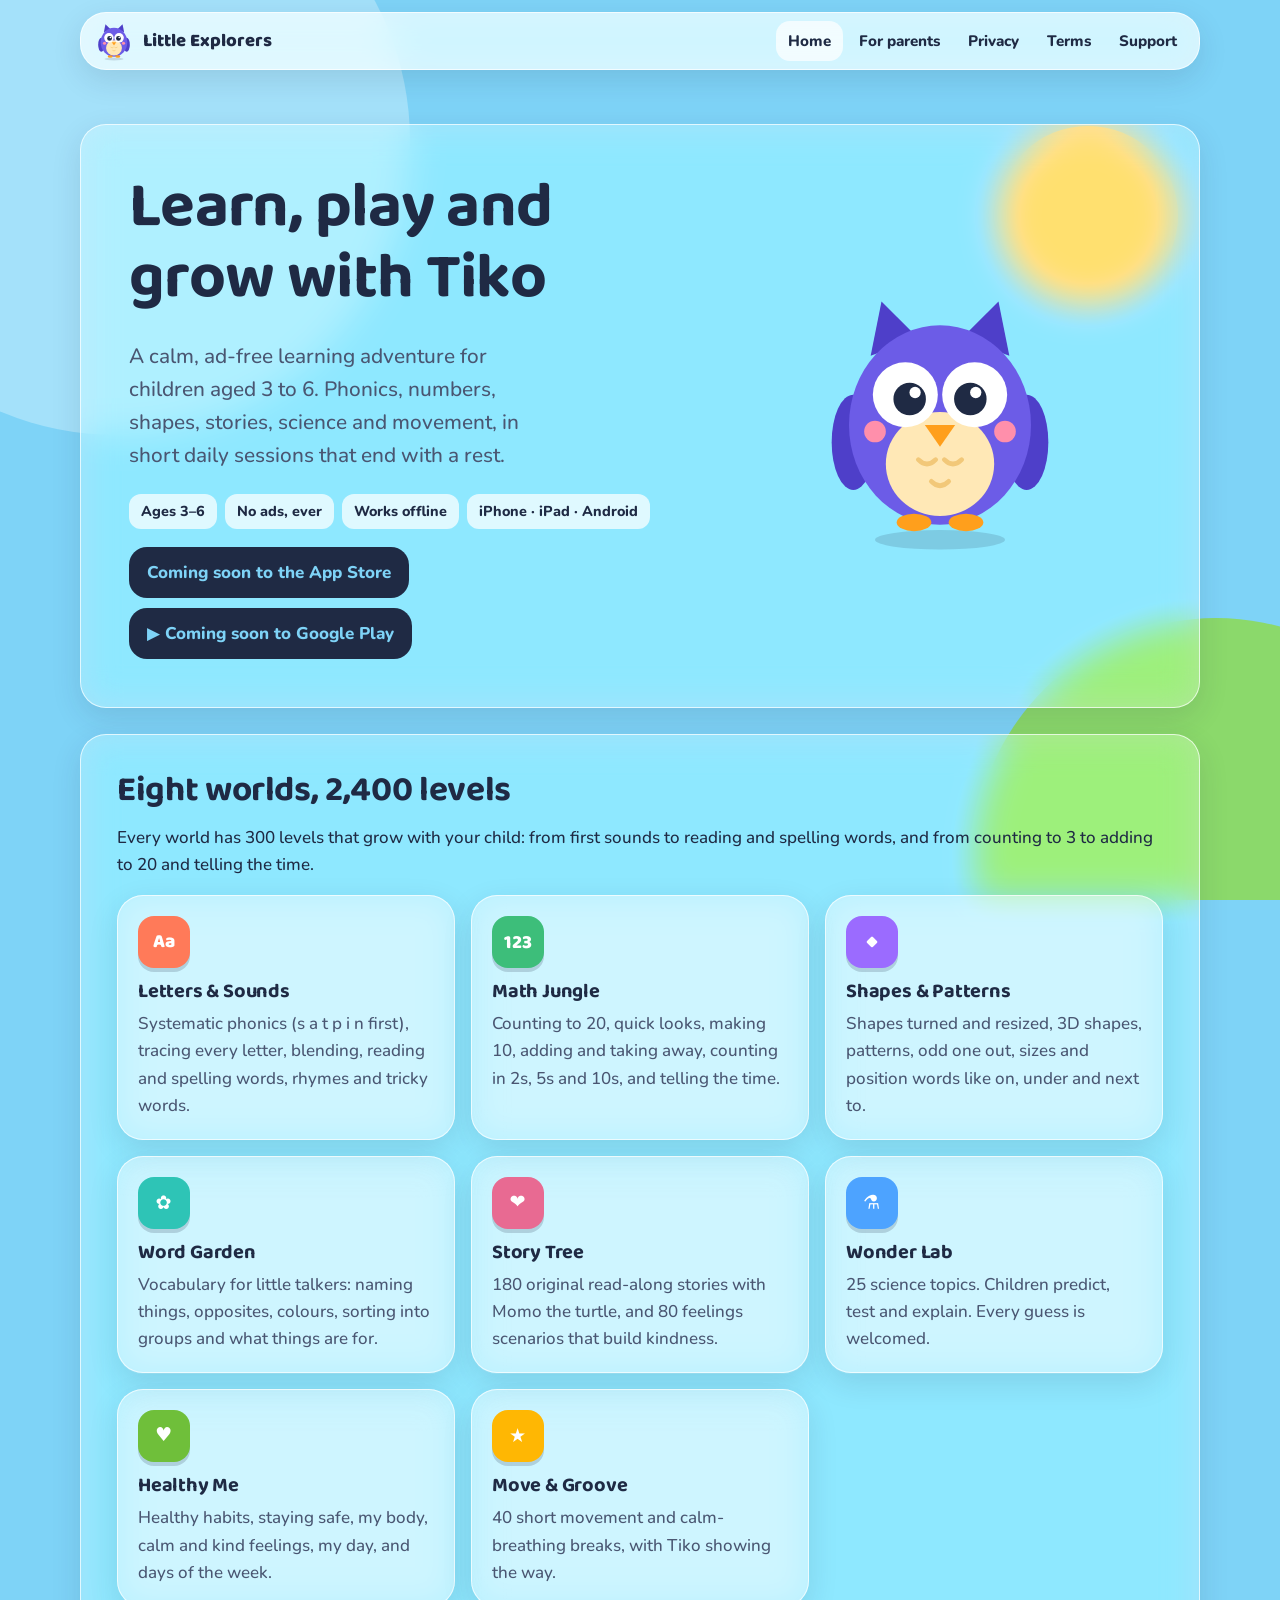
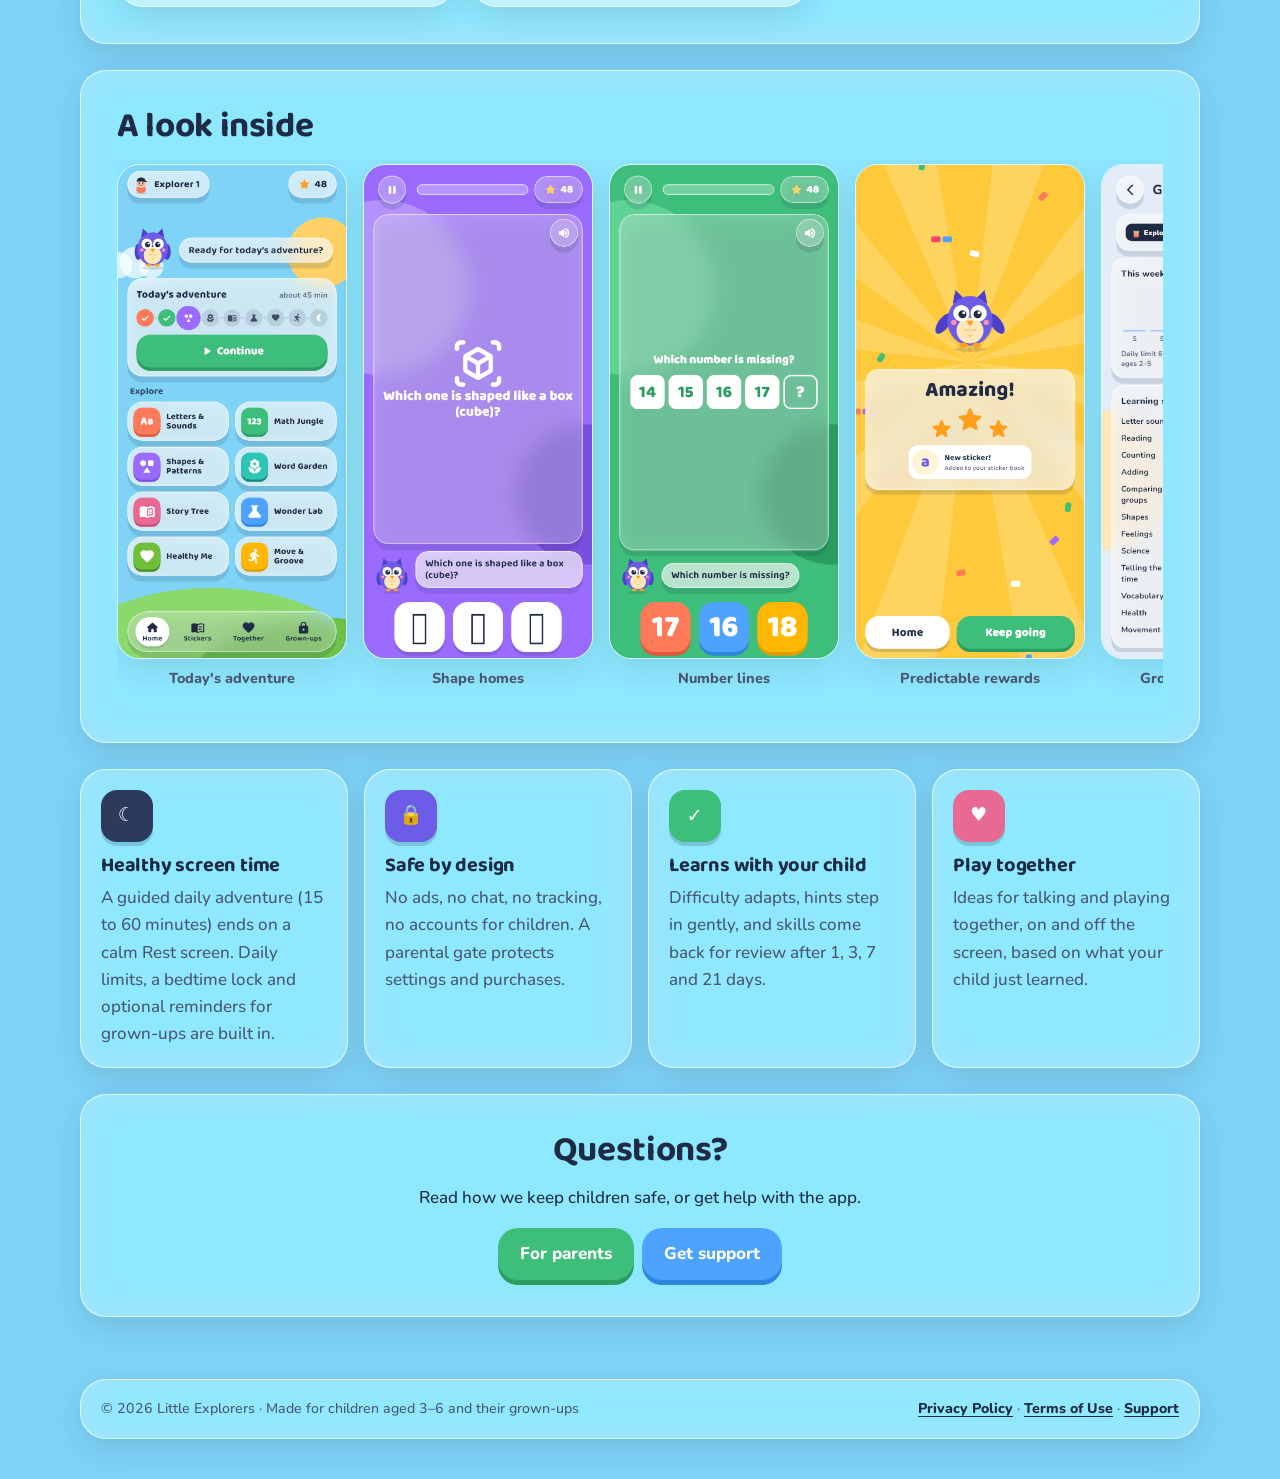
==== commit 7d41e0af: "Stand-alone Support Desk (night theme, Home, live updates); responsive fixes and cache-busting; real" ====
--- a/website/index.html
+++ b/website/index.html
@@ -13,7 +13,7 @@
 <link rel="apple-touch-icon" href="assets/icon.png">
 <link rel="preconnect" href="https://fonts.googleapis.com"><link rel="preconnect" href="https://fonts.gstatic.com" crossorigin>
 <link href="https://fonts.googleapis.com/css2?family=Baloo+2:wght@700;800&family=Nunito:wght@500;700;800&display=swap" rel="stylesheet">
-<link rel="stylesheet" href="assets/site.css">
+<link rel="stylesheet" href="assets/site.css?v=z2bwpc">
 
 </head>
 <body>
--- a/website/assets/site.css
+++ b/website/assets/site.css
@@ -33,6 +33,11 @@
 nav a[aria-current=page],nav a:hover{background:var(--glass-strong)}
 .menu{display:none;margin-left:auto;align-items:center;justify-content:center;width:46px;height:46px;border-radius:50%;border:1.5px solid var(--edge);background:var(--glass-strong);color:var(--ink);font-size:1.2rem;cursor:pointer}
 @media (max-width:720px){nav{display:none}.menu{display:inline-flex}}
+@media (min-width:721px){.sheet{display:none!important}}
+.table-wrap{overflow-x:auto;-webkit-overflow-scrolling:touch;margin:.6em 0 1.2em}
+.table-wrap table{margin:0}
+h1,h2,h3,p,li,summary{overflow-wrap:break-word}
+img,svg{max-width:100%}
 .sheet{display:none;padding:8px;margin-top:8px}
 .sheet a{display:block;padding:12px 14px;border-radius:14px;color:var(--ink);text-decoration:none;font-weight:800}
 .sheet.open{display:block}
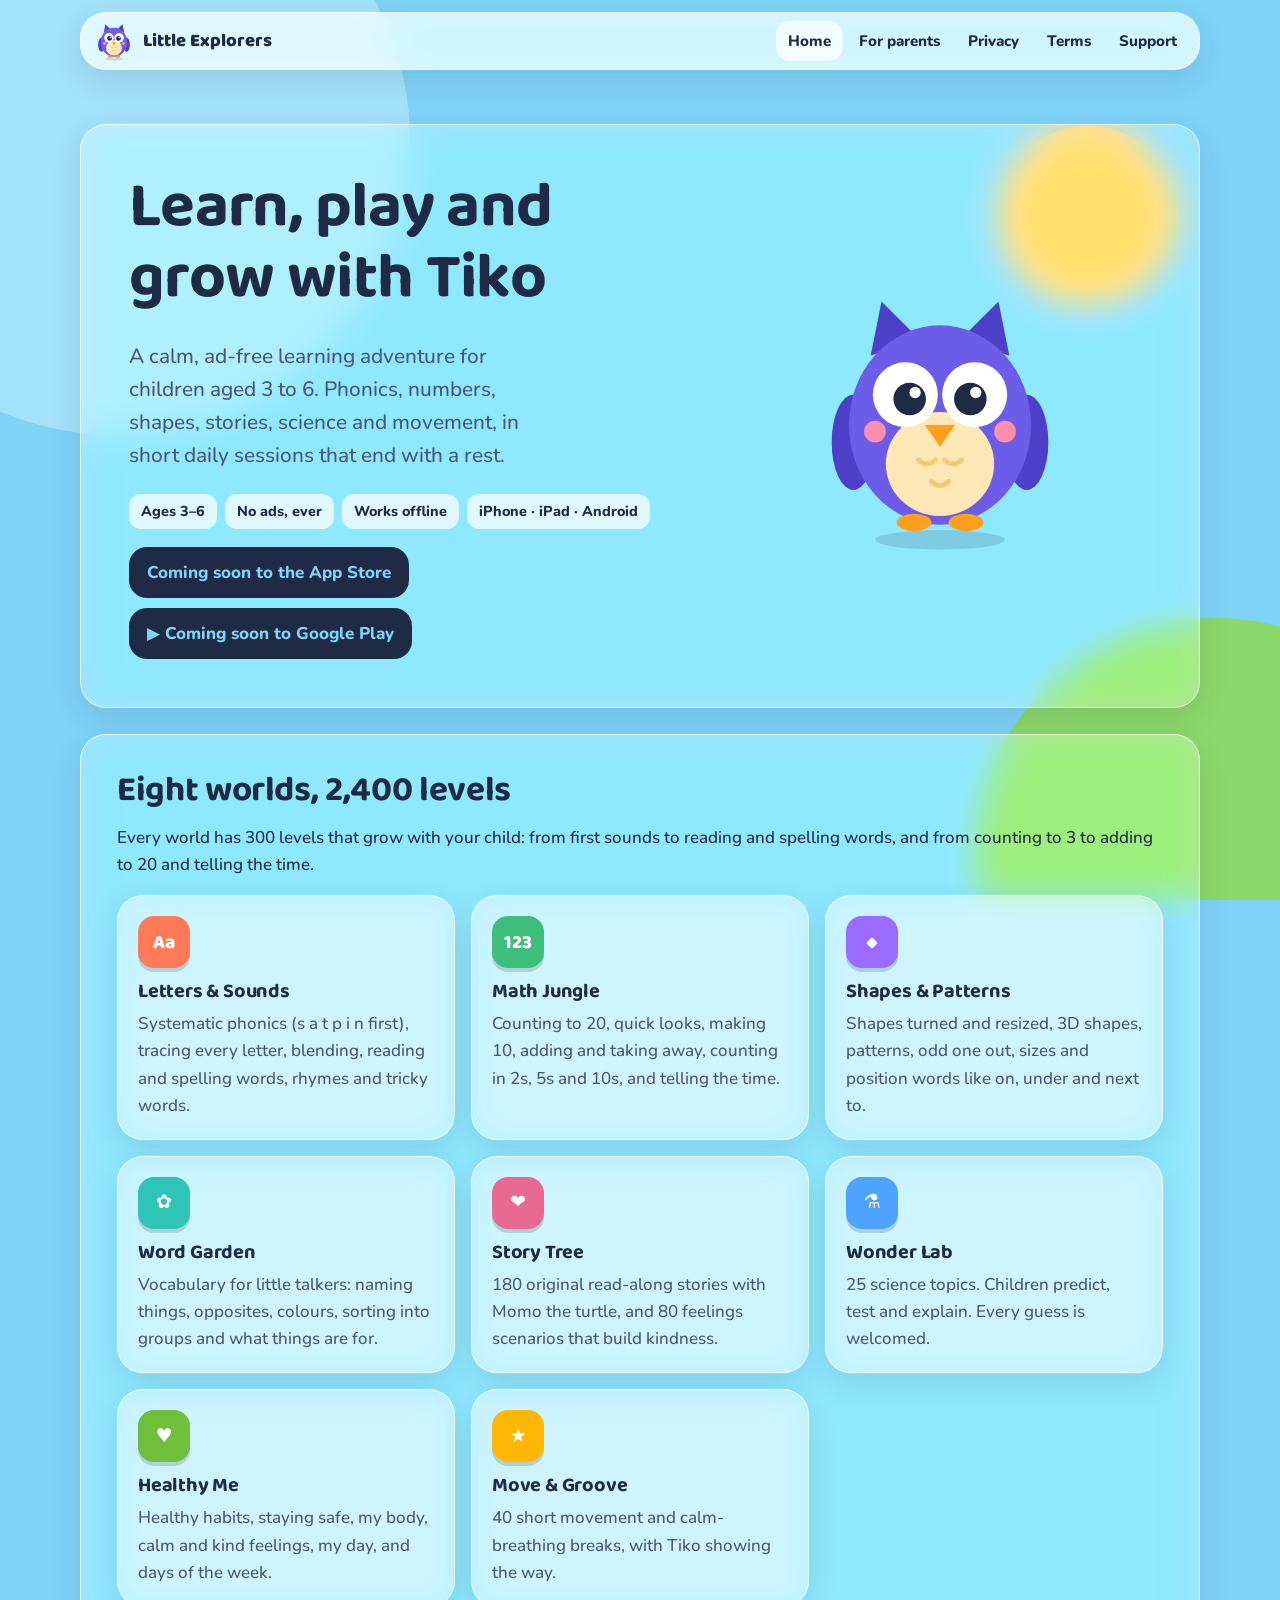
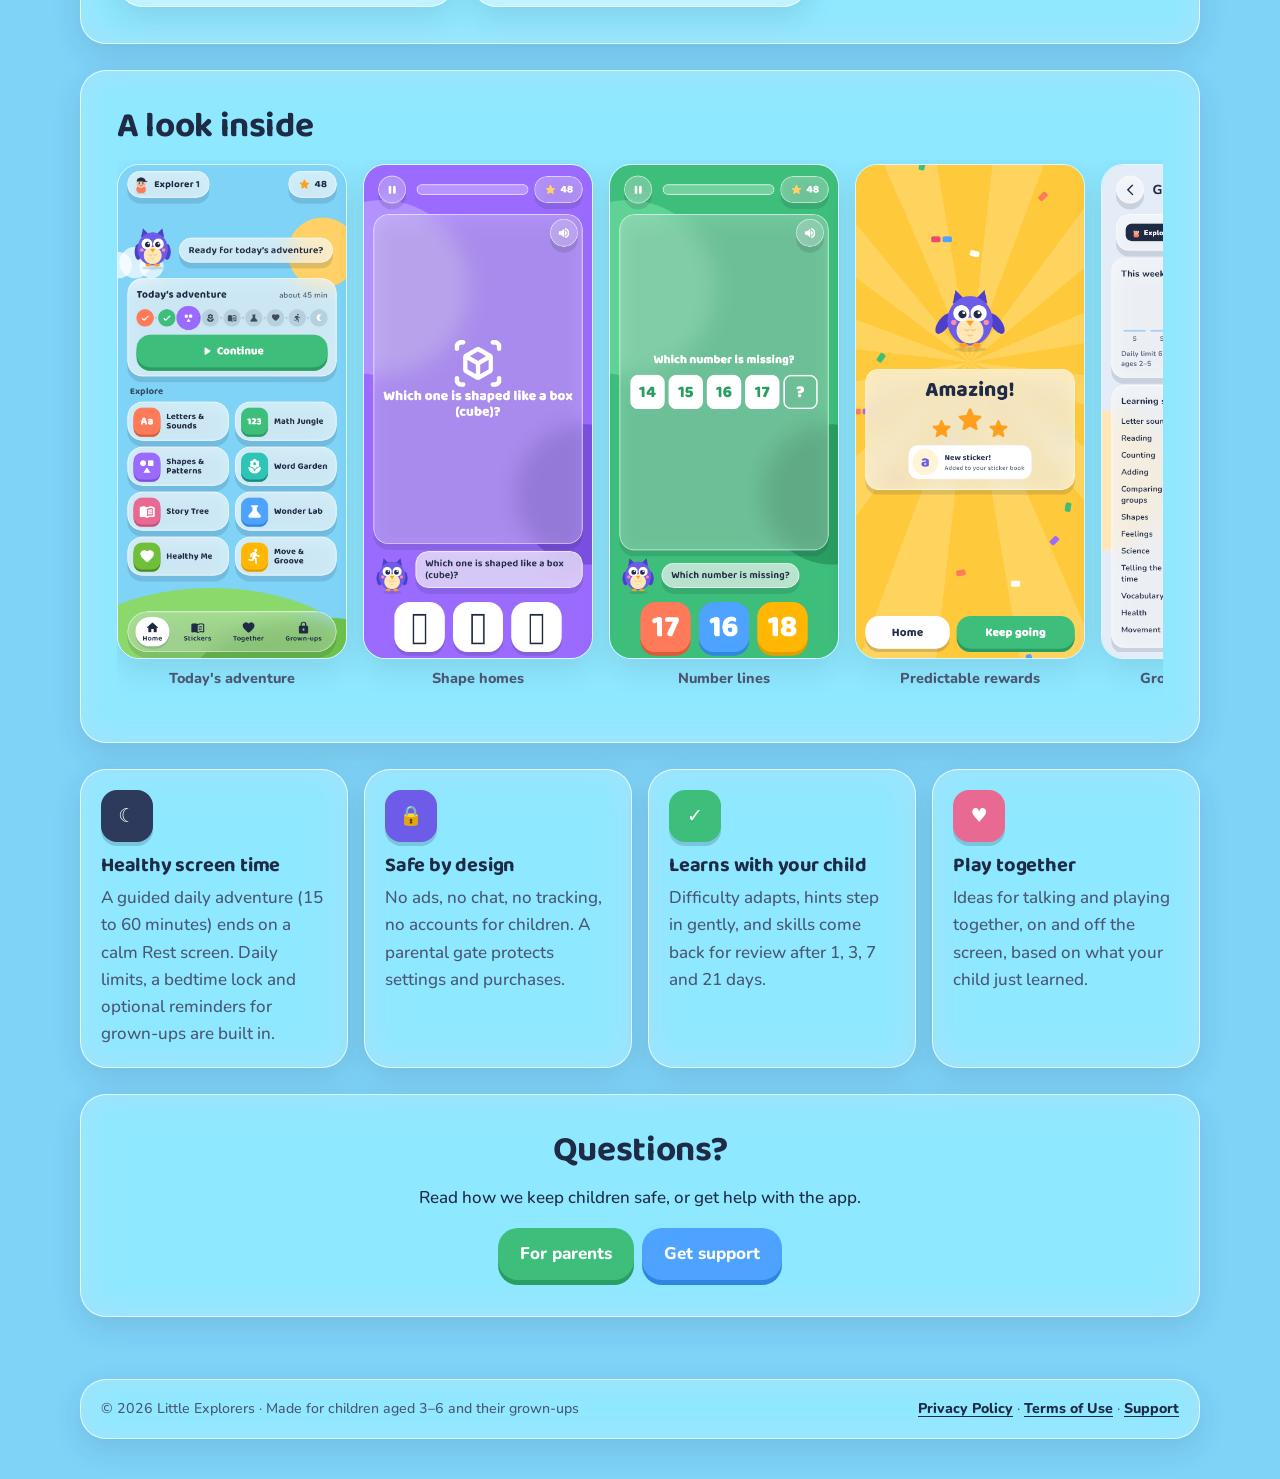
==== commit 5824ed3a: "Support form uses the same site's API (local tests and Cloudflare); GitHub Pages copy uses Cloudflar" ====
--- a/website/index.html
+++ b/website/index.html
@@ -13,7 +13,7 @@
 <link rel="apple-touch-icon" href="assets/icon.png">
 <link rel="preconnect" href="https://fonts.googleapis.com"><link rel="preconnect" href="https://fonts.gstatic.com" crossorigin>
 <link href="https://fonts.googleapis.com/css2?family=Baloo+2:wght@700;800&family=Nunito:wght@500;700;800&display=swap" rel="stylesheet">
-<link rel="stylesheet" href="assets/site.css?v=z2bwpc">
+<link rel="stylesheet" href="assets/site.css?v=xvrylc">
 
 </head>
 <body>
